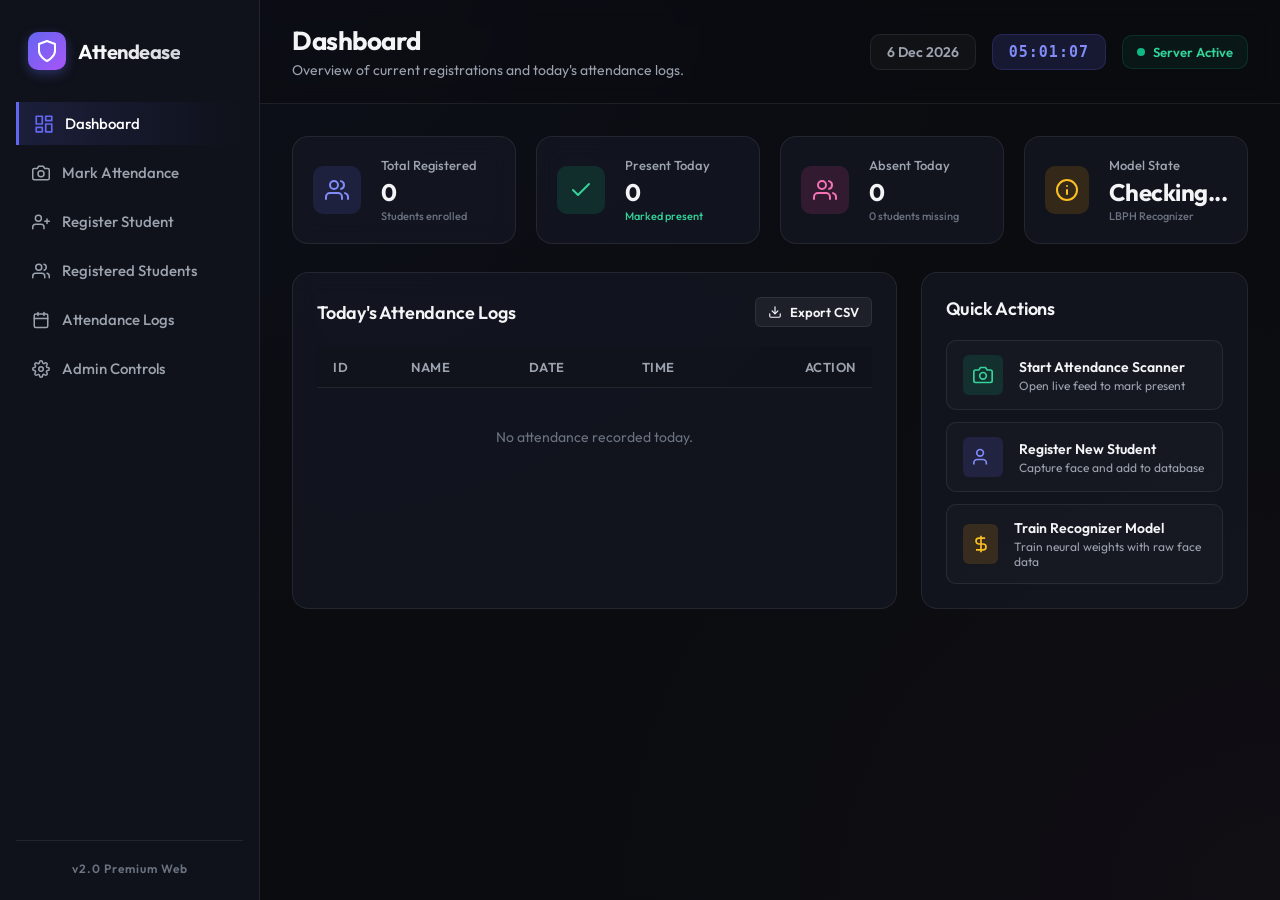
==== index.html @ 4f3c517e "Move index.html to root for GitHub Pages and update relative paths" ====
<!DOCTYPE html>
<html lang="en">
<head>
    <meta charset="UTF-8">
    <meta name="viewport" content="width=device-width, initial-scale=1.0">
    <title>Attendease - Face Recognition Attendance System</title>
    <!-- Google Fonts -->
    <link rel="preconnect" href="https://fonts.googleapis.com">
    <link rel="preconnect" href="https://fonts.gstatic.com" crossorigin>
    <link href="https://fonts.googleapis.com/css2?family=Outfit:wght@300;400;500;600;700;800&display=swap" rel="stylesheet">
    <!-- Style Sheets -->
    <link rel="stylesheet" href="./static/style.css">
</head>
<body>
    <div class="app-container">
        <!-- Sidebar Navigation -->
        <aside class="sidebar">
            <div class="brand">
                <div class="brand-icon">
                    <svg viewBox="0 0 24 24" width="24" height="24" stroke="currentColor" stroke-width="2" fill="none" stroke-linecap="round" stroke-linejoin="round"><path d="M12 22s8-4 8-10V5l-8-3-8 3v7c0 6 8 10 8 10z"></path></svg>
                </div>
                <h2>Attendease</h2>
            </div>
            
            <nav class="nav-menu">
                <a href="#dashboard" class="nav-item active" data-target="screen-dashboard">
                    <svg viewBox="0 0 24 24" width="18" height="18" stroke="currentColor" stroke-width="2" fill="none" stroke-linecap="round" stroke-linejoin="round"><rect x="3" y="3" width="7" height="9"></rect><rect x="14" y="3" width="7" height="5"></rect><rect x="14" y="12" width="7" height="9"></rect><rect x="3" y="16" width="7" height="5"></rect></svg>
                    <span>Dashboard</span>
                </a>
                <a href="#mark-attendance" class="nav-item" data-target="screen-mark-attendance">
                    <svg viewBox="0 0 24 24" width="18" height="18" stroke="currentColor" stroke-width="2" fill="none" stroke-linecap="round" stroke-linejoin="round"><path d="M23 19a2 2 0 0 1-2 2H3a2 2 0 0 1-2-2V8a2 2 0 0 1 2-2h4l2-3h6l2 3h4a2 2 0 0 1 2 2z"></path><circle cx="12" cy="13" r="4"></circle></svg>
                    <span>Mark Attendance</span>
                </a>
                <a href="#register" class="nav-item" data-target="screen-register">
                    <svg viewBox="0 0 24 24" width="18" height="18" stroke="currentColor" stroke-width="2" fill="none" stroke-linecap="round" stroke-linejoin="round"><path d="M16 21v-2a4 4 0 0 0-4-4H5a4 4 0 0 0-4 4v2"></path><circle cx="8.5" cy="7" r="4"></circle><line x1="20" y1="8" x2="20" y2="14"></line><line x1="23" y1="11" x2="17" y2="11"></line></svg>
                    <span>Register Student</span>
                </a>
                <a href="#students" class="nav-item" data-target="screen-students">
                    <svg viewBox="0 0 24 24" width="18" height="18" stroke="currentColor" stroke-width="2" fill="none" stroke-linecap="round" stroke-linejoin="round"><path d="M17 21v-2a4 4 0 0 0-4-4H5a4 4 0 0 0-4 4v2"></path><circle cx="9" cy="7" r="4"></circle><path d="M23 21v-2a4 4 0 0 0-3-3.87"></path><path d="M16 3.13a4 4 0 0 1 0 7.75"></path></svg>
                    <span>Registered Students</span>
                </a>
                <a href="#history" class="nav-item" data-target="screen-history">
                    <svg viewBox="0 0 24 24" width="18" height="18" stroke="currentColor" stroke-width="2" fill="none" stroke-linecap="round" stroke-linejoin="round"><rect x="3" y="4" width="18" height="18" rx="2" ry="2"></rect><line x1="16" y1="2" x2="16" y2="6"></line><line x1="8" y1="2" x2="8" y2="6"></line><line x1="3" y1="10" x2="21" y2="10"></line></svg>
                    <span>Attendance Logs</span>
                </a>
                <a href="#admin" class="nav-item" data-target="screen-admin">
                    <svg viewBox="0 0 24 24" width="18" height="18" stroke="currentColor" stroke-width="2" fill="none" stroke-linecap="round" stroke-linejoin="round"><circle cx="12" cy="12" r="3"></circle><path d="M19.4 15a1.65 1.65 0 0 0 .33 1.82l.06.06a2 2 0 1 1-2.83 2.83l-.06-.06a1.65 1.65 0 0 0-1.82-.33 1.65 1.65 0 0 0-1 1.51V21a2 2 0 0 1-4 0v-.09A1.65 1.65 0 0 0 9 19.4a1.65 1.65 0 0 0-1.82.33l-.06.06a2 2 0 1 1-2.83-2.83l.06-.06a1.65 1.65 0 0 0 .33-1.82 1.65 1.65 0 0 0-1.51-1H3a2 2 0 0 1 0-4h.09A1.65 1.65 0 0 0 4.6 9a1.65 1.65 0 0 0-.33-1.82l-.06-.06a2 2 0 1 1 2.83-2.83l.06.06a1.65 1.65 0 0 0 1.82.33H9a1.65 1.65 0 0 0 1-1.51V3a2 2 0 0 1 4 0v.09a1.65 1.65 0 0 0 1 1.51 1.65 1.65 0 0 0 1.82-.33l.06-.06a2 2 0 1 1 2.83 2.83l-.06.06a1.65 1.65 0 0 0-.33 1.82V9a1.65 1.65 0 0 0 1.51 1H21a2 2 0 0 1 0 4h-.09a1.65 1.65 0 0 0-1.51 1z"></path></svg>
                    <span>Admin Controls</span>
                </a>
            </nav>
            
            <div class="sidebar-footer">
                <p>v2.0 Premium Web</p>
            </div>
        </aside>

        <!-- Main Content Area -->
        <main class="main-content">
            <!-- Header Top Bar -->
            <header class="topbar">
                <div class="welcome-text">
                    <h1 id="screen-title">Dashboard</h1>
                    <p id="screen-subtitle">Overview of current registrations and today's attendance logs.</p>
                </div>
                
                <div class="header-widgets">
                    <!-- Date Widget -->
                    <div class="header-widget">
                        <span id="txt-date" class="widget-value">20 Jun 2026</span>
                    </div>
                    <!-- Clock Widget -->
                    <div class="header-widget clock-widget">
                        <span id="txt-clock" class="widget-value highlight">00:00:00</span>
                    </div>
                    <!-- Server Status Widget -->
                    <div class="status-indicator">
                        <span class="pulse-dot green"></span>
                        <span class="status-text">Server Active</span>
                    </div>
                </div>
            </header>

            <!-- Screens Container -->
            <div class="screens-container">
                
                <!-- 1. DASHBOARD SCREEN -->
                <div id="screen-dashboard" class="screen-view active">
                    <!-- Stats Grid -->
                    <div class="stats-grid">
                        <div class="stat-card">
                            <div class="stat-icon purple">
                                <svg viewBox="0 0 24 24" width="24" height="24" stroke="currentColor" stroke-width="2" fill="none" stroke-linecap="round" stroke-linejoin="round"><path d="M17 21v-2a4 4 0 0 0-4-4H5a4 4 0 0 0-4 4v2"></path><circle cx="9" cy="7" r="4"></circle><path d="M23 21v-2a4 4 0 0 0-3-3.87"></path><path d="M16 3.13a4 4 0 0 1 0 7.75"></path></svg>
                            </div>
                            <div class="stat-details">
                                <span class="stat-label">Total Registered</span>
                                <h3 id="stat-registered-count" class="stat-value">0</h3>
                                <span class="stat-trend">Students enrolled</span>
                            </div>
                        </div>

                        <div class="stat-card">
                            <div class="stat-icon emerald">
                                <svg viewBox="0 0 24 24" width="24" height="24" stroke="currentColor" stroke-width="2" fill="none" stroke-linecap="round" stroke-linejoin="round"><polyline points="20 6 9 17 4 12"></polyline></svg>
                            </div>
                            <div class="stat-details">
                                <span class="stat-label">Present Today</span>
                                <h3 id="stat-attendance-count" class="stat-value">0</h3>
                                <span class="stat-trend trend-up">Marked present</span>
                            </div>
                        </div>

                        <div class="stat-card">
                            <div class="stat-icon coral">
                                <svg viewBox="0 0 24 24" width="24" height="24" stroke="currentColor" stroke-width="2" fill="none" stroke-linecap="round" stroke-linejoin="round"><path d="M17 21v-2a4 4 0 0 0-4-4H5a4 4 0 0 0-4 4v2"></path><circle cx="9" cy="7" r="4"></circle><path d="M23 21v-2a4 4 0 0 0-3-3.87"></path><path d="M16 3.13a4 4 0 0 1 0 7.75"></path></svg>
                            </div>
                            <div class="stat-details">
                                <span class="stat-label">Absent Today</span>
                                <h3 id="stat-absent-count" class="stat-value">0</h3>
                                <span id="stat-absent-trend" class="stat-trend">0 students missing</span>
                            </div>
                        </div>

                        <div class="stat-card">
                            <div class="stat-icon orange">
                                <svg viewBox="0 0 24 24" width="24" height="24" stroke="currentColor" stroke-width="2" fill="none" stroke-linecap="round" stroke-linejoin="round"><circle cx="12" cy="12" r="10"></circle><line x1="12" y1="16" x2="12" y2="12"></line><line x1="12" y1="8" x2="12.01" y2="8"></line></svg>
                            </div>
                            <div class="stat-details">
                                <span class="stat-label">Model State</span>
                                <h3 id="stat-model-status" class="stat-value">Checking...</h3>
                                <span id="stat-model-date" class="stat-trend">LBPH Recognizer</span>
                            </div>
                        </div>
                    </div>

                    <!-- Main Section: Live Feed / Quick Actions -->
                    <div class="dashboard-row">
                        <!-- Left: Live Log Feed -->
                        <div class="dashboard-panel flex-2">
                            <div class="panel-header">
                                <h3>Today's Attendance Logs</h3>
                                <button id="btn-export-today" class="btn-secondary btn-sm">
                                    <svg viewBox="0 0 24 24" width="14" height="14" stroke="currentColor" stroke-width="2" fill="none" stroke-linecap="round" stroke-linejoin="round"><path d="M21 15v4a2 2 0 0 1-2 2H5a2 2 0 0 1-2-2v-4"></path><polyline points="7 10 12 15 17 10"></polyline><line x1="12" y1="15" x2="12" y2="3"></line></svg>
                                    Export CSV
                                </button>
                            </div>
                            <div class="table-container">
                                <table id="table-today">
                                    <thead>
                                        <tr>
                                            <th>ID</th>
                                            <th>Name</th>
                                            <th>Date</th>
                                            <th>Time</th>
                                            <th style="text-align: right;">Action</th>
                                        </tr>
                                    </thead>
                                    <tbody id="tbody-today">
                                        <tr>
                                            <td colspan="5" class="empty-state">No attendance recorded today.</td>
                                        </tr>
                                    </tbody>
                                </table>
                            </div>
                        </div>
                        
                        <!-- Right: Actions/Quick Links -->
                        <div class="dashboard-panel flex-1">
                            <div class="panel-header">
                                <h3>Quick Actions</h3>
                            </div>
                            <div class="quick-actions-list">
                                <a href="#mark-attendance" class="action-card mark-att-card" onclick="document.querySelector('[data-target=screen-mark-attendance]').click();">
                                    <div class="action-icon">
                                        <svg viewBox="0 0 24 24" width="20" height="20" stroke="currentColor" stroke-width="2" fill="none"><path d="M23 19a2 2 0 0 1-2 2H3a2 2 0 0 1-2-2V8a2 2 0 0 1 2-2h4l2-3h6l2 3h4a2 2 0 0 1 2 2z"></path><circle cx="12" cy="13" r="4"></circle></svg>
                                    </div>
                                    <div class="action-info">
                                        <h4>Start Attendance Scanner</h4>
                                        <p>Open live feed to mark present</p>
                                    </div>
                                </a>

                                <a href="#register" class="action-card register-card" onclick="document.querySelector('[data-target=screen-register]').click();">
                                    <div class="action-icon">
                                        <svg viewBox="0 0 24 24" width="20" height="20" stroke="currentColor" stroke-width="2" fill="none"><path d="M16 21v-2a4 4 0 0 0-4-4H5a4 4 0 0 0-4 4v2"></path><circle cx="8.5" cy="7" r="4"></circle></svg>
                                    </div>
                                    <div class="action-info">
                                        <h4>Register New Student</h4>
                                        <p>Capture face and add to database</p>
                                    </div>
                                </a>

                                <div class="action-card train-card" id="quick-train-btn">
                                    <div class="action-icon">
                                        <svg viewBox="0 0 24 24" width="20" height="20" stroke="currentColor" stroke-width="2" fill="none"><path d="M12 2v20M17 5H9.5a3.5 3.5 0 0 0 0 7h5a3.5 3.5 0 0 1 0 7H6"></path></svg>
                                    </div>
                                    <div class="action-info">
                                        <h4>Train Recognizer Model</h4>
                                        <p>Train neural weights with raw face data</p>
                                    </div>
                                </div>
                            </div>
                        </div>
                    </div>
                </div>

                <!-- 2. MARK ATTENDANCE SCREEN -->
                <div id="screen-mark-attendance" class="screen-view">
                    <div class="cam-layout">
                        <!-- Camera Screen Column -->
                        <div class="cam-container-panel">
                            <div class="webcam-wrapper">
                                <video id="cam-video" autoplay playsinline></video>
                                <canvas id="cam-overlay"></canvas>
                                
                                <div id="cam-loading" class="cam-overlay-message active">
                                    <div class="spinner"></div>
                                    <p>Starting Camera...</p>
                                </div>
                                <div id="cam-error" class="cam-overlay-message text-danger">
                                    <svg viewBox="0 0 24 24" width="48" height="48" stroke="currentColor" stroke-width="2" fill="none"><path d="M10.29 3.86L1.82 18a2 2 0 0 0 1.71 3h16.94a2 2 0 0 0 1.71-3L13.71 3.86a2 2 0 0 0-3.42 0zM12 9v4M12 17h.01"></path></svg>
                                    <p id="cam-error-msg">Camera not accessible.</p>
                                </div>
                            </div>
                            
                            <div class="cam-controls">
                                <button id="btn-start-scanner" class="btn-primary">
                                    <svg viewBox="0 0 24 24" width="16" height="16" stroke="currentColor" stroke-width="2" fill="none"><path d="M23 19a2 2 0 0 1-2 2H3a2 2 0 0 1-2-2V8a2 2 0 0 1 2-2h4l2-3h6l2 3h4a2 2 0 0 1 2 2z"></path><circle cx="12" cy="13" r="4"></circle></svg>
                                    Activate Camera
                                </button>
                                <button id="btn-stop-scanner" class="btn-danger" disabled>
                                    <svg viewBox="0 0 24 24" width="16" height="16" stroke="currentColor" stroke-width="2" fill="none"><rect x="3" y="3" width="18" height="18" rx="2" ry="2"></rect></svg>
                                    Deactivate Camera
                                </button>
                                
                                <div class="audio-toggle-container">
                                    <label class="toggle-switch">
                                        <input type="checkbox" id="chk-audio" checked>
                                        <span class="slider"></span>
                                    </label>
                                    <span>Voice Notifications</span>
                                </div>
                            </div>
                        </div>

                        <!-- Panel Side Info -->
                        <div class="cam-info-panel">
                            <div class="dashboard-panel height-full">
                                <div class="panel-header">
                                    <h3>Scanned Attendance today</h3>
                                </div>
                                <p class="muted-text">Live updates of students scanned in this session.</p>
                                
                                <div class="session-log-list" id="session-scanned-list">
                                    <div class="empty-session-log">
                                        <svg viewBox="0 0 24 24" width="32" height="32" stroke="currentColor" stroke-width="1.5" fill="none"><circle cx="12" cy="12" r="10"></circle><line x1="12" y1="16" x2="12" y2="12"></line><line x1="12" y1="8" x2="12.01" y2="8"></line></svg>
                                        <p>No faces scanned yet. Activate the scanner and position your face in the box.</p>
                                    </div>
                                </div>
                            </div>
                        </div>
                    </div>
                </div>

                <!-- 3. REGISTER STUDENT SCREEN -->
                <div id="screen-register" class="screen-view">
                    <div class="register-layout">
                        <!-- Left: Form inputs -->
                        <div class="register-form-panel">
                            <div class="dashboard-panel">
                                <div class="panel-header">
                                    <h3>Student Registration</h3>
                                </div>
                                
                                <form id="form-registration" onsubmit="return false;">
                                    <div class="form-group">
                                        <label for="reg-student-id">Student ID (Numbers Only)</label>
                                        <input type="text" id="reg-student-id" placeholder="e.g. 101" required autocomplete="off">
                                        <small class="form-hint">Unique numeric identifier for the student.</small>
                                    </div>
                                    
                                    <div class="form-group">
                                        <label for="reg-student-name">Student Name</label>
                                        <input type="text" id="reg-student-name" placeholder="e.g. John Doe" required autocomplete="off">
                                        <small class="form-hint">Alphabets and spaces only.</small>
                                    </div>
                                    
                                    <div class="form-group">
                                        <label for="reg-admin-password">Admin Password</label>
                                        <input type="password" id="reg-admin-password" placeholder="••••••••" required autocomplete="off">
                                        <small class="form-hint">Verify admin authorization to capture face.</small>
                                    </div>

                                    <div id="reg-status-alert" class="alert-box hide">
                                        <p id="reg-status-alert-text">Ready</p>
                                    </div>

                                    <div class="form-actions">
                                        <button type="submit" id="btn-start-register" class="btn-primary btn-full">
                                            <svg viewBox="0 0 24 24" width="16" height="16" stroke="currentColor" stroke-width="2" fill="none"><path d="M23 19a2 2 0 0 1-2 2H3a2 2 0 0 1-2-2V8a2 2 0 0 1 2-2h4l2-3h6l2 3h4a2 2 0 0 1 2 2z"></path><circle cx="12" cy="13" r="4"></circle></svg>
                                            Capture Face & Register
                                        </button>
                                        <button type="button" id="btn-cancel-register" class="btn-secondary btn-full hide">
                                            Cancel Capture
                                        </button>
                                    </div>
                                </form>
                            </div>
                        </div>

                        <!-- Right: Camera Registration Preview -->
                        <div class="register-cam-panel">
                            <div class="webcam-wrapper reg-cam-wrapper">
                                <video id="reg-video" autoplay playsinline></video>
                                <canvas id="reg-overlay"></canvas>
                                
                                <div id="reg-cam-loading" class="cam-overlay-message">
                                    <div class="spinner"></div>
                                    <p>Starting Camera...</p>
                                </div>
                                <div id="reg-cam-instructions" class="cam-overlay-message active bg-blur-dark">
                                    <svg viewBox="0 0 24 24" width="48" height="48" stroke="currentColor" stroke-width="1.5" fill="none"><circle cx="12" cy="12" r="10"></circle><line x1="12" y1="16" x2="12" y2="12"></line><line x1="12" y1="8" x2="12.01" y2="8"></line></svg>
                                    <p>Enter Student ID and Name, then click "Capture Face & Register". Look directly at the camera, move your head slightly to capture different angles.</p>
                                </div>
                                
                                <!-- Progress Indicator -->
                                <div id="reg-progress-overlay" class="reg-progress-overlay hide">
                                    <div class="progress-radial-container">
                                        <div class="progress-radial">
                                            <svg viewBox="0 0 100 100" class="radial-svg">
                                                <circle cx="50" cy="50" r="40" class="bg-circle"></circle>
                                                <circle cx="50" cy="50" r="40" class="fg-circle" id="reg-progress-circle" stroke-dasharray="251.2" stroke-dashoffset="251.2"></circle>
                                            </svg>
                                            <div class="progress-text">
                                                <span id="reg-progress-percent" class="percent-val">0%</span>
                                                <span id="reg-progress-counter" class="count-val">0/100</span>
                                            </div>
                                        </div>
                                    </div>
                                    <p class="progress-label">Capturing face samples. Keep looking at the webcam...</p>
                                </div>
                            </div>
                        </div>
                    </div>
                </div>

                <!-- REGISTERED STUDENTS SCREEN -->
                <div id="screen-students" class="screen-view">
                    <div class="dashboard-panel">
                        <div class="panel-header search-header">
                            <div class="history-controls">
                                <button id="btn-refresh-students" class="btn-primary">
                                    <svg viewBox="0 0 24 24" width="16" height="16" stroke="currentColor" stroke-width="2" fill="none"><polyline points="23 4 23 10 17 10"></polyline><polyline points="1 20 1 14 7 14"></polyline><path d="M3.51 9a9 9 0 0 1 14.85-3.36L23 10M1 14l4.64 4.36A9 9 0 0 0 20.49 15"></path></svg>
                                    Refresh List
                                </button>
                            </div>
                            
                            <div class="search-box">
                                <input type="text" id="search-students" placeholder="Search students by name or ID...">
                            </div>
                        </div>

                        <div class="alert-box warning-box" style="margin-bottom: 20px; background-color: rgba(245, 158, 11, 0.1); border: 1px solid rgba(245, 158, 11, 0.2); padding: 12px; border-radius: var(--border-radius-md); display: flex; align-items: center; gap: 10px;">
                            <svg viewBox="0 0 24 24" width="20" height="20" stroke="#f59e0b" stroke-width="2" fill="none"><circle cx="12" cy="12" r="10"></circle><line x1="12" y1="8" x2="12" y2="12"></line><line x1="12" y1="16" x2="12.01" y2="16"></line></svg>
                            <span style="color: #fbbf24; font-size: 13px; font-weight: 500;">IMPORTANT: After removing a student, you must go to <strong>Admin Controls</strong> and click <strong>Compile & Retrain Model</strong> to apply changes.</span>
                        </div>
                        
                        <div class="table-container large-table-container">
                            <table id="table-students">
                                <thead>
                                    <tr>
                                        <th>Serial No.</th>
                                        <th>Student ID</th>
                                        <th>Student Name</th>
                                        <th style="text-align: right;">Action</th>
                                    </tr>
                                </thead>
                                <tbody id="tbody-students">
                                    <tr>
                                        <td colspan="4" class="empty-state">Loading registered students...</td>
                                    </tr>
                                </tbody>
                            </table>
                        </div>
                    </div>
                </div>

                <!-- 4. ATTENDANCE HISTORY SCREEN -->
                <div id="screen-history" class="screen-view">
                    <div class="dashboard-panel">
                        <div class="panel-header search-header">
                            <div class="history-controls">
                                <div class="form-group inline-group">
                                    <label for="history-file-select">Select Date Logs</label>
                                    <select id="history-file-select" class="form-select">
                                        <option value="">-- Select Date --</option>
                                    </select>
                                </div>
                                <button id="btn-refresh-history" class="btn-icon">
                                    <svg viewBox="0 0 24 24" width="16" height="16" stroke="currentColor" stroke-width="2" fill="none"><polyline points="23 4 23 10 17 10"></polyline><polyline points="1 20 1 14 7 14"></polyline><path d="M3.51 9a9 9 0 0 1 14.85-3.36L23 10M1 14l4.64 4.36A9 9 0 0 0 20.49 15"></path></svg>
                                </button>
                            </div>
                            
                            <div class="search-box">
                                <input type="text" id="search-history" placeholder="Search by name or ID...">
                            </div>

                            <button id="btn-export-history" class="btn-secondary" disabled>
                                <svg viewBox="0 0 24 24" width="16" height="16" stroke="currentColor" stroke-width="2" fill="none"><path d="M21 15v4a2 2 0 0 1-2 2H5a2 2 0 0 1-2-2v-4"></path><polyline points="7 10 12 15 17 10"></polyline><line x1="12" y1="15" x2="12" y2="3"></line></svg>
                                Download Excel/CSV
                            </button>
                        </div>
                        
                        <div class="table-container large-table-container">
                            <table id="table-history">
                                <thead>
                                    <tr>
                                        <th>Student ID</th>
                                        <th>Student Name</th>
                                        <th>Date Logged</th>
                                        <th>Time Logged</th>
                                        <th style="text-align: right;">Action</th>
                                    </tr>
                                </thead>
                                <tbody id="tbody-history">
                                    <tr>
                                        <td colspan="5" class="empty-state">Select a date from the dropdown to load history logs.</td>
                                    </tr>
                                </tbody>
                            </table>
                        </div>
                    </div>
                </div>

                <!-- 5. ADMIN CONTROLS SCREEN -->
                <div id="screen-admin" class="screen-view">
                    <div class="admin-grid">
                        <!-- Model Training Panel -->
                        <div class="dashboard-panel">
                            <div class="panel-header">
                                <h3>Training Dashboard</h3>
                            </div>
                            <p class="panel-desc">Before recognizing newly registered students, you must compile and retrain the face recognition weights database.</p>
                            
                            <div class="training-state-widget">
                                <div class="brain-icon-wrapper" id="brain-wrapper">
                                    <svg viewBox="0 0 24 24" width="64" height="64" class="brain-svg" stroke="currentColor" stroke-width="1.5" fill="none"><path d="M9.5 2A2.5 2.5 0 0 1 12 4.5v15a2.5 2.5 0 0 1-4.96-.44 2.5 2.5 0 0 1 0-3.12 3 3 0 0 1 0-4.88 2.5 2.5 0 0 1 0-3.12A2.5 2.5 0 0 1 9.5 2zM14.5 2A2.5 2.5 0 0 0 12 4.5v15a2.5 2.5 0 0 0 4.96-.44 2.5 2.5 0 0 0 0-3.12 3 3 0 0 0 0-4.88 2.5 2.5 0 0 0 0-3.12A2.5 2.5 0 0 0 14.5 2z"></path></svg>
                                </div>
                                <div class="training-details">
                                    <span class="muted-text">Classifier Engine</span>
                                    <h4>LBPH Face Recognizer</h4>
                                    <p id="txt-training-status">Classifier model trained. Ready for scanning.</p>
                                </div>
                            </div>
                            
                            <div class="panel-actions">
                                <button id="btn-train-model" class="btn-primary btn-full">
                                    <svg viewBox="0 0 24 24" width="16" height="16" stroke="currentColor" stroke-width="2" fill="none"><polyline points="23 4 23 10 17 10"></polyline><polyline points="1 20 1 14 7 14"></polyline><path d="M3.51 9a9 9 0 0 1 14.85-3.36L23 10M1 14l4.64 4.36A9 9 0 0 0 20.49 15"></path></svg>
                                    Compile & Retrain Model
                                </button>
                            </div>
                        </div>

                        <!-- Change Password Card -->
                        <div class="dashboard-panel">
                            <div class="panel-header">
                                <h3>Admin Settings</h3>
                            </div>
                            <p class="panel-desc">Modify the security lock credentials required to compile training images.</p>
                            
                            <form id="form-change-password" onsubmit="return false;">
                                <div class="form-group">
                                    <label for="admin-old-pass">Old Password</label>
                                    <input type="password" id="admin-old-pass" placeholder="••••••••" required>
                                </div>
                                
                                <div class="form-group">
                                    <label for="admin-new-pass">New Password</label>
                                    <input type="password" id="admin-new-pass" placeholder="••••••••" required>
                                </div>
                                
                                <div class="form-group">
                                    <label for="admin-confirm-pass">Confirm Password</label>
                                    <input type="password" id="admin-confirm-pass" placeholder="••••••••" required>
                                </div>

                                <div id="admin-alert-box" class="alert-box hide">
                                    <p id="admin-alert-text">Ready</p>
                                </div>
                                
                                <div class="panel-actions">
                                    <button type="submit" id="btn-change-password" class="btn-secondary btn-full">
                                        Update Password
                                    </button>
                                </div>
                            </form>
                        </div>

                        <!-- Remote Server Settings Card -->
                        <div class="dashboard-panel">
                            <div class="panel-header">
                                <h3>Remote Server Settings</h3>
                            </div>
                            <p class="panel-desc">Configure the local server API endpoint if running the frontend online separately.</p>
                            
                            <form id="form-backend-config" onsubmit="return false;">
                                <div class="form-group">
                                    <label for="backend-api-url">Backend Server URL</label>
                                    <input type="url" id="backend-api-url" placeholder="e.g. https://xxxx.ngrok-free.app" autocomplete="off">
                                    <small class="form-hint">Leave blank to use the same host the page is loaded from (default).</small>
                                </div>
                                
                                <div class="panel-actions">
                                    <button type="submit" id="btn-save-backend" class="btn-primary btn-full">
                                        Save Configuration
                                    </button>
                                </div>
                            </form>
                        </div>
                    </div>
                    
                    <!-- Support / Info Details -->
                    <div class="dashboard-panel info-bottom-panel">
                        <h3>System Configuration</h3>
                        <div class="system-meta-grid">
                            <div class="meta-item">
                                <span class="meta-label">Application Core</span>
                                <span class="meta-val">FastAPI (Python Backend) + Vanilla ES6 Javascript</span>
                            </div>
                            <div class="meta-item">
                                <span class="meta-label">CV Engine</span>
                                <span class="meta-val">OpenCV LBPH Face Recognizer (haarcascade_frontalface_default)</span>
                            </div>
                            <div class="meta-item">
                                <span class="meta-label">Developer Support</span>
                                <span class="meta-val">Email: <a href="mailto:iit2024172@iiita.ac.in">iit2024172@iiita.ac.in</a></span>
                            </div>
                            <div class="meta-item">
                                <span class="meta-label">Storage Base</span>
                                <span class="meta-val">CSV Text Database (Flat Files)</span>
                            </div>
                        </div>
                    </div>
                </div>

            </div>
        </main>
    </div>

    <!-- Notification Toast -->
    <div id="toast" class="toast-notification hide">
        <div class="toast-icon">
            <svg viewBox="0 0 24 24" width="20" height="20" stroke="currentColor" stroke-width="2" fill="none"><polyline points="20 6 9 17 4 12"></polyline></svg>
        </div>
        <div class="toast-content">
            <h4 id="toast-title">Notification</h4>
            <p id="toast-message">Success message goes here.</p>
        </div>
    </div>

    <!-- Overlay training screen -->
    <div id="training-overlay" class="overlay-lock hide">
        <div class="overlay-content">
            <div class="gear-spinner-wrapper">
                <div class="gear-spinner"></div>
            </div>
            <h2>Compiling Face Encodings</h2>
            <p>Please wait. The LBPH classifier is fitting the captured face profiles...</p>
        </div>
    </div>

    <!-- Script imports -->
    <script src="./static/app.js"></script>
</body>
</html>
---- static/style.css ----
/* Style variables & Design Tokens */
:root {
    --bg-dark: #0a0c10;
    --bg-panel: rgba(22, 26, 37, 0.65);
    --bg-panel-solid: #161a25;
    --border-color: rgba(255, 255, 255, 0.08);
    --text-primary: #f3f4f6;
    --text-secondary: #9ca3af;
    --text-muted: #6b7280;
    
    /* Neon glow colors */
    --color-primary: #6366f1; /* Indigo */
    --color-primary-glow: rgba(99, 102, 241, 0.15);
    --color-emerald: #10b981; /* Emerald */
    --color-emerald-glow: rgba(16, 185, 129, 0.15);
    --color-coral: #ec4899; /* Coral/Pink */
    --color-coral-glow: rgba(236, 72, 153, 0.15);
    --color-orange: #f59e0b; /* Orange */
    --color-orange-glow: rgba(245, 158, 11, 0.15);
    --color-danger: #ef4444; /* Red */
    --color-danger-glow: rgba(239, 68, 68, 0.15);
    
    --font-sans: 'Outfit', -apple-system, BlinkMacSystemFont, "Segoe UI", Roboto, sans-serif;
    
    --sidebar-width: 260px;
    --border-radius-lg: 16px;
    --border-radius-md: 10px;
    --border-radius-sm: 6px;
    --transition-smooth: all 0.3s cubic-bezier(0.4, 0, 0.2, 1);
}

/* Base Styles */
* {
    margin: 0;
    padding: 0;
    box-sizing: border-box;
    font-family: var(--font-sans);
    -webkit-font-smoothing: antialiased;
}

body {
    background-color: var(--bg-dark);
    color: var(--text-primary);
    overflow: hidden;
    height: 100vh;
    width: 100vw;
}

a {
    text-decoration: none;
    color: inherit;
}

button, input, select {
    outline: none;
    font-family: inherit;
}

/* Scrollbars */
::-webkit-scrollbar {
    width: 6px;
    height: 6px;
}
::-webkit-scrollbar-track {
    background: transparent;
}
::-webkit-scrollbar-thumb {
    background: rgba(255, 255, 255, 0.1);
    border-radius: 10px;
}
::-webkit-scrollbar-thumb:hover {
    background: rgba(255, 255, 255, 0.25);
}

/* App Container Layout */
.app-container {
    display: flex;
    height: 100vh;
    width: 100vw;
}

/* Sidebar Navigation */
.sidebar {
    width: var(--sidebar-width);
    background-color: #0f121a;
    border-right: 1px solid var(--border-color);
    display: flex;
    flex-direction: column;
    padding: 24px 16px;
    flex-shrink: 0;
}

.brand {
    display: flex;
    align-items: center;
    gap: 12px;
    padding: 8px 12px 32px 12px;
}

.brand-icon {
    width: 38px;
    height: 38px;
    background: linear-gradient(135deg, var(--color-primary), #a855f7);
    border-radius: var(--border-radius-md);
    display: flex;
    align-items: center;
    justify-content: center;
    color: #fff;
    box-shadow: 0 4px 12px rgba(99, 102, 241, 0.35);
}

.brand h2 {
    font-size: 20px;
    font-weight: 700;
    letter-spacing: -0.5px;
    background: linear-gradient(to right, #ffffff, #d1d5db);
    -webkit-background-clip: text;
    background-clip: text;
    -webkit-text-fill-color: transparent;
}

.nav-menu {
    display: flex;
    flex-direction: column;
    gap: 6px;
    flex-grow: 1;
}

.nav-item {
    display: flex;
    align-items: center;
    gap: 12px;
    padding: 12px 16px;
    color: var(--text-secondary);
    border-radius: var(--border-radius-md);
    font-size: 15px;
    font-weight: 500;
    transition: var(--transition-smooth);
}

.nav-item svg {
    transition: var(--transition-smooth);
}

.nav-item:hover {
    color: var(--text-primary);
    background-color: rgba(255, 255, 255, 0.03);
}

.nav-item.active {
    color: #fff;
    background: linear-gradient(90deg, var(--color-primary-glow), transparent);
    border-left: 3px solid var(--color-primary);
    border-radius: 0 var(--border-radius-md) var(--border-radius-md) 0;
}

.nav-item.active svg {
    color: var(--color-primary);
    transform: scale(1.15);
}

.sidebar-footer {
    padding-top: 20px;
    border-top: 1px solid var(--border-color);
    text-align: center;
}

.sidebar-footer p {
    font-size: 12px;
    color: var(--text-muted);
    font-weight: 600;
    letter-spacing: 1px;
}

/* Main Content Area */
.main-content {
    flex-grow: 1;
    display: flex;
    flex-direction: column;
    height: 100%;
    overflow-y: auto;
    background-image: radial-gradient(at 0% 0%, rgba(99, 102, 241, 0.04) 0px, transparent 50%),
                      radial-gradient(at 100% 100%, rgba(236, 72, 153, 0.03) 0px, transparent 50%);
}

/* Header Top Bar */
.topbar {
    display: flex;
    justify-content: space-between;
    align-items: center;
    padding: 24px 32px;
    border-bottom: 1px solid var(--border-color);
    background-color: rgba(10, 12, 16, 0.4);
    backdrop-filter: blur(10px);
    z-index: 10;
}

.welcome-text h1 {
    font-size: 26px;
    font-weight: 700;
    letter-spacing: -0.5px;
    margin-bottom: 4px;
}

.welcome-text p {
    font-size: 14px;
    color: var(--text-secondary);
}

.header-widgets {
    display: flex;
    align-items: center;
    gap: 16px;
}

.header-widget {
    background-color: rgba(255, 255, 255, 0.03);
    border: 1px solid var(--border-color);
    padding: 8px 16px;
    border-radius: var(--border-radius-md);
    font-size: 14px;
    font-weight: 600;
    color: var(--text-secondary);
}

.clock-widget {
    background-color: var(--color-primary-glow);
    border-color: rgba(99, 102, 241, 0.2);
}

.clock-widget .highlight {
    color: #818cf8;
    font-family: monospace;
    font-size: 15px;
    letter-spacing: 1px;
}

.status-indicator {
    display: flex;
    align-items: center;
    gap: 8px;
    background-color: rgba(16, 185, 129, 0.08);
    border: 1px solid rgba(16, 185, 129, 0.15);
    padding: 8px 14px;
    border-radius: var(--border-radius-md);
}

.status-indicator .status-text {
    font-size: 13px;
    font-weight: 600;
    color: #34d399;
}

.pulse-dot {
    width: 8px;
    height: 8px;
    border-radius: 50%;
}

.pulse-dot.green {
    background-color: var(--color-emerald);
    box-shadow: 0 0 0 0 rgba(16, 185, 129, 0.7);
    animation: pulse 1.8s infinite;
}

@keyframes pulse {
    0% {
        transform: scale(0.95);
        box-shadow: 0 0 0 0 rgba(16, 185, 129, 0.7);
    }
    70% {
        transform: scale(1);
        box-shadow: 0 0 0 6px rgba(16, 185, 129, 0);
    }
    100% {
        transform: scale(0.95);
        box-shadow: 0 0 0 0 rgba(16, 185, 129, 0);
    }
}

/* Screens Layout Container */
.screens-container {
    padding: 32px;
    flex-grow: 1;
    position: relative;
    overflow-y: auto;
}

.screen-view {
    display: none;
    animation: fadeIn 0.4s ease;
}

.screen-view.active {
    display: block;
}

@keyframes fadeIn {
    from { opacity: 0; transform: translateY(8px); }
    to { opacity: 1; transform: translateY(0); }
}

/* Stats Cards Grid */
.stats-grid {
    display: grid;
    grid-template-columns: repeat(auto-fit, minmax(220px, 1fr));
    gap: 20px;
    margin-bottom: 28px;
}

.stat-card {
    background: var(--bg-panel);
    backdrop-filter: blur(12px);
    border: 1px solid var(--border-color);
    border-radius: var(--border-radius-lg);
    padding: 20px;
    display: flex;
    align-items: center;
    gap: 20px;
    transition: var(--transition-smooth);
}

.stat-card:hover {
    transform: translateY(-4px);
    border-color: rgba(255, 255, 255, 0.15);
    box-shadow: 0 8px 24px rgba(0, 0, 0, 0.15);
}

.stat-icon {
    width: 48px;
    height: 48px;
    border-radius: var(--border-radius-md);
    display: flex;
    align-items: center;
    justify-content: center;
}

.stat-icon.purple { background-color: var(--color-primary-glow); color: #818cf8; }
.stat-icon.emerald { background-color: var(--color-emerald-glow); color: #34d399; }
.stat-icon.coral { background-color: var(--color-coral-glow); color: #f472b6; }
.stat-icon.orange { background-color: var(--color-orange-glow); color: #fbbf24; }

.stat-details {
    display: flex;
    flex-direction: column;
}

.stat-label {
    font-size: 13px;
    color: var(--text-secondary);
    font-weight: 500;
    margin-bottom: 4px;
}

.stat-value {
    font-size: 24px;
    font-weight: 700;
    letter-spacing: -0.5px;
    margin-bottom: 2px;
}

.stat-trend {
    font-size: 11px;
    color: var(--text-muted);
    font-weight: 500;
}

.stat-trend.trend-up {
    color: #34d399;
}

/* Dashboard Row: Panels Side by Side */
.dashboard-row {
    display: flex;
    gap: 24px;
}

.flex-1 { flex: 1; }
.flex-2 { flex: 2; }

.dashboard-panel {
    background: var(--bg-panel);
    backdrop-filter: blur(12px);
    border: 1px solid var(--border-color);
    border-radius: var(--border-radius-lg);
    padding: 24px;
    display: flex;
    flex-direction: column;
}

.panel-header {
    display: flex;
    justify-content: space-between;
    align-items: center;
    margin-bottom: 20px;
}

.panel-header h3 {
    font-size: 18px;
    font-weight: 600;
    letter-spacing: -0.2px;
}

.panel-desc {
    font-size: 14px;
    color: var(--text-secondary);
    margin-bottom: 20px;
    line-height: 1.5;
}

/* Buttons */
.btn-primary, .btn-secondary, .btn-danger, .btn-icon {
    display: inline-flex;
    align-items: center;
    justify-content: center;
    gap: 8px;
    border: none;
    border-radius: var(--border-radius-md);
    font-weight: 600;
    cursor: pointer;
    transition: var(--transition-smooth);
}

.btn-primary {
    background-color: var(--color-primary);
    color: #ffffff;
    padding: 10px 20px;
    box-shadow: 0 4px 14px rgba(99, 102, 241, 0.25);
}
.btn-primary:hover:not(:disabled) {
    background-color: #4f46e5;
    box-shadow: 0 4px 18px rgba(99, 102, 241, 0.4);
    transform: translateY(-1px);
}

.btn-secondary {
    background-color: rgba(255, 255, 255, 0.05);
    color: var(--text-primary);
    border: 1px solid var(--border-color);
    padding: 10px 20px;
}
.btn-secondary:hover:not(:disabled) {
    background-color: rgba(255, 255, 255, 0.1);
    border-color: rgba(255, 255, 255, 0.2);
}

.btn-danger {
    background-color: var(--color-danger);
    color: #ffffff;
    padding: 10px 20px;
    box-shadow: 0 4px 14px rgba(239, 68, 68, 0.2);
}
.btn-danger:hover:not(:disabled) {
    background-color: #dc2626;
    box-shadow: 0 4px 18px rgba(239, 68, 68, 0.35);
}

.btn-icon {
    width: 40px;
    height: 40px;
    background-color: rgba(255, 255, 255, 0.05);
    border: 1px solid var(--border-color);
    color: var(--text-secondary);
}
.btn-icon:hover {
    color: var(--text-primary);
    background-color: rgba(255, 255, 255, 0.1);
}

button:disabled {
    opacity: 0.4;
    cursor: not-allowed;
    box-shadow: none !important;
    transform: none !important;
}

.btn-sm {
    padding: 6px 12px;
    font-size: 13px;
    border-radius: var(--border-radius-sm);
}

.btn-full {
    width: 100%;
    padding: 12px;
}

/* Tables */
.table-container {
    overflow-x: auto;
    flex-grow: 1;
}

table {
    width: 100%;
    border-collapse: collapse;
    text-align: left;
}

table th {
    padding: 12px 16px;
    color: var(--text-secondary);
    font-size: 13px;
    font-weight: 600;
    text-transform: uppercase;
    letter-spacing: 0.5px;
    border-bottom: 1px solid var(--border-color);
    background-color: rgba(0, 0, 0, 0.08);
}

table td {
    padding: 14px 16px;
    font-size: 14px;
    border-bottom: 1px solid rgba(255, 255, 255, 0.04);
}

table tr:last-child td {
    border-bottom: none;
}

table tr:hover td {
    background-color: rgba(255, 255, 255, 0.01);
}

.empty-state {
    text-align: center;
    color: var(--text-muted);
    padding: 40px !important;
    font-size: 14px;
}

/* Quick Actions Cards */
.quick-actions-list {
    display: flex;
    flex-direction: column;
    gap: 12px;
}

.action-card {
    display: flex;
    align-items: center;
    gap: 16px;
    padding: 14px 16px;
    background-color: rgba(255, 255, 255, 0.02);
    border: 1px solid var(--border-color);
    border-radius: var(--border-radius-md);
    cursor: pointer;
    transition: var(--transition-smooth);
}

.action-card:hover {
    background-color: rgba(255, 255, 255, 0.05);
    border-color: rgba(255, 255, 255, 0.15);
    transform: translateX(4px);
}

.action-icon {
    width: 40px;
    height: 40px;
    border-radius: var(--border-radius-sm);
    display: flex;
    align-items: center;
    justify-content: center;
}

.mark-att-card .action-icon { background-color: var(--color-emerald-glow); color: #34d399; }
.register-card .action-icon { background-color: var(--color-primary-glow); color: #818cf8; }
.train-card .action-icon { background-color: var(--color-orange-glow); color: #fbbf24; }

.action-info h4 {
    font-size: 14px;
    font-weight: 600;
    margin-bottom: 2px;
}

.action-info p {
    font-size: 12px;
    color: var(--text-secondary);
}

/* Camera Layout */
.cam-layout {
    display: flex;
    gap: 24px;
    height: 520px;
}

.cam-container-panel {
    flex: 5;
    display: flex;
    flex-direction: column;
    gap: 16px;
}

.cam-info-panel {
    flex: 3;
}

.height-full {
    height: 100%;
}

.webcam-wrapper {
    position: relative;
    width: 100%;
    aspect-ratio: 16/9;
    background-color: #000;
    border-radius: var(--border-radius-lg);
    overflow: hidden;
    border: 1px solid var(--border-color);
}

#cam-video, #reg-video {
    width: 100%;
    height: 100%;
    object-fit: cover;
    transform: scaleX(-1); /* Mirror camera */
}

#reg-overlay {
    position: absolute;
    top: 0;
    left: 0;
    width: 100%;
    height: 100%;
    z-index: 5;
    transform: scaleX(-1); /* Mirror canvas to align with camera */
}

#cam-overlay {
    position: absolute;
    top: 0;
    left: 0;
    width: 100%;
    height: 100%;
    z-index: 5;
    /* Not mirrored by CSS to prevent text labels from displaying backwards */
}

.cam-overlay-message {
    position: absolute;
    top: 0;
    left: 0;
    width: 100%;
    height: 100%;
    background-color: #0b0d19;
    display: none;
    flex-direction: column;
    align-items: center;
    justify-content: center;
    gap: 16px;
    z-index: 6;
    padding: 30px;
    text-align: center;
}

.cam-overlay-message.active {
    display: flex;
}

.bg-blur-dark {
    background-color: rgba(11, 13, 25, 0.85);
    backdrop-filter: blur(10px);
}

.bg-blur-dark p {
    max-width: 420px;
    line-height: 1.6;
    font-size: 14px;
    color: var(--text-secondary);
}

.cam-overlay-message svg {
    color: var(--color-primary);
}

.cam-overlay-message.text-danger svg {
    color: var(--color-danger);
}

.cam-controls {
    display: flex;
    align-items: center;
    gap: 12px;
}

/* Spinner */
.spinner {
    width: 36px;
    height: 36px;
    border: 3px solid rgba(255, 255, 255, 0.1);
    border-radius: 50%;
    border-top-color: var(--color-primary);
    animation: spin 1s linear infinite;
}

@keyframes spin {
    to { transform: rotate(360deg); }
}

/* Audio toggle */
.audio-toggle-container {
    display: flex;
    align-items: center;
    gap: 10px;
    margin-left: auto;
    font-size: 14px;
    color: var(--text-secondary);
    font-weight: 500;
}

.toggle-switch {
    position: relative;
    display: inline-block;
    width: 42px;
    height: 22px;
}

.toggle-switch input {
    opacity: 0;
    width: 0;
    height: 0;
}

.slider {
    position: absolute;
    cursor: pointer;
    top: 0; left: 0; right: 0; bottom: 0;
    background-color: rgba(255, 255, 255, 0.1);
    transition: .3s;
    border-radius: 34px;
    border: 1px solid var(--border-color);
}

.slider:before {
    position: absolute;
    content: "";
    height: 14px;
    width: 14px;
    left: 3px;
    bottom: 3px;
    background-color: var(--text-primary);
    transition: .3s;
    border-radius: 50%;
}

input:checked + .slider {
    background-color: var(--color-primary);
    border-color: transparent;
}

input:checked + .slider:before {
    transform: translateX(20px);
}

/* Session Logs Side List */
.session-log-list {
    flex-grow: 1;
    overflow-y: auto;
    margin-top: 14px;
    display: flex;
    flex-direction: column;
    gap: 10px;
    padding-right: 4px;
}

.empty-session-log {
    display: flex;
    flex-direction: column;
    align-items: center;
    justify-content: center;
    padding: 60px 20px;
    text-align: center;
    color: var(--text-muted);
    gap: 12px;
}

.empty-session-log p {
    font-size: 13px;
    line-height: 1.5;
}

.session-log-card {
    background-color: rgba(255, 255, 255, 0.02);
    border: 1px solid var(--border-color);
    border-left: 4px solid var(--color-emerald);
    border-radius: var(--border-radius-sm);
    padding: 12px 14px;
    display: flex;
    justify-content: space-between;
    align-items: center;
    animation: slideInRight 0.3s cubic-bezier(0.4, 0, 0.2, 1);
}

.session-log-card.already {
    border-left-color: var(--color-primary);
}

@keyframes slideInRight {
    from { opacity: 0; transform: translateX(20px); }
    to { opacity: 1; transform: translateX(0); }
}

.log-main h5 {
    font-size: 14px;
    font-weight: 600;
    margin-bottom: 2px;
}

.log-main p {
    font-size: 11px;
    color: var(--text-muted);
}

.log-time {
    font-size: 12px;
    font-weight: 500;
    background-color: rgba(255, 255, 255, 0.05);
    padding: 4px 8px;
    border-radius: 4px;
}

/* Register Screen Layout */
.register-layout {
    display: flex;
    gap: 24px;
}

.register-form-panel {
    flex: 3;
}

.register-cam-panel {
    flex: 5;
}

.reg-cam-wrapper {
    aspect-ratio: 4/3; /* Traditional square-ish webcam aspect for portrait */
}

/* Form Groups */
.form-group {
    display: flex;
    flex-direction: column;
    gap: 8px;
    margin-bottom: 20px;
}

.form-group label {
    font-size: 13px;
    font-weight: 600;
    color: var(--text-secondary);
}

.form-group input, .form-select {
    background-color: rgba(0, 0, 0, 0.2);
    border: 1px solid var(--border-color);
    color: #fff;
    padding: 12px 14px;
    border-radius: var(--border-radius-md);
    font-size: 14px;
    transition: var(--transition-smooth);
}

.form-group input:focus, .form-select:focus {
    border-color: var(--color-primary);
    box-shadow: 0 0 0 3px rgba(99, 102, 241, 0.25);
    background-color: rgba(0, 0, 0, 0.35);
}

.form-hint {
    font-size: 11px;
    color: var(--text-muted);
}

.form-actions {
    display: flex;
    flex-direction: column;
    gap: 10px;
    margin-top: 10px;
}

/* Progress Overlay for Registration */
.reg-progress-overlay {
    position: absolute;
    top: 0; left: 0; width: 100%; height: 100%;
    background-color: rgba(11, 13, 25, 0.88);
    backdrop-filter: blur(8px);
    z-index: 10;
    display: flex;
    flex-direction: column;
    align-items: center;
    justify-content: center;
    gap: 20px;
    color: #fff;
    padding: 30px;
    text-align: center;
}

.progress-radial-container {
    position: relative;
    width: 120px;
    height: 120px;
}

.progress-radial {
    position: relative;
    width: 100%;
    height: 100%;
}

.radial-svg {
    transform: rotate(-90deg);
    width: 100%;
    height: 100%;
}

.radial-svg circle {
    fill: none;
    stroke-width: 6;
}

.radial-svg .bg-circle {
    stroke: rgba(255, 255, 255, 0.05);
}

.radial-svg .fg-circle {
    stroke: var(--color-primary);
    stroke-linecap: round;
    transition: stroke-dashoffset 0.1s ease;
}

.progress-text {
    position: absolute;
    top: 50%; left: 50%;
    transform: translate(-50%, -50%);
    display: flex;
    flex-direction: column;
    align-items: center;
}

.percent-val {
    font-size: 20px;
    font-weight: 700;
}

.count-val {
    font-size: 11px;
    color: var(--text-secondary);
    margin-top: 2px;
}

.progress-label {
    font-size: 14px;
    color: var(--text-secondary);
    max-width: 220px;
    line-height: 1.4;
}

/* Alert Boxes */
.alert-box {
    padding: 12px 14px;
    border-radius: var(--border-radius-md);
    background-color: rgba(255, 255, 255, 0.02);
    border: 1px solid var(--border-color);
    font-size: 13px;
    font-weight: 500;
    text-align: center;
    margin-bottom: 20px;
    line-height: 1.5;
}

.alert-box.success {
    background-color: rgba(16, 185, 129, 0.08);
    border-color: rgba(16, 185, 129, 0.2);
    color: #34d399;
}

.alert-box.error {
    background-color: rgba(239, 68, 68, 0.08);
    border-color: rgba(239, 68, 68, 0.2);
    color: #f87171;
}

.hide {
    display: none !important;
}

/* History Explorer styles */
.search-header {
    flex-wrap: wrap;
    gap: 16px;
}

.history-controls {
    display: flex;
    align-items: flex-end;
    gap: 12px;
}

.inline-group {
    margin-bottom: 0;
    flex-direction: row;
    align-items: center;
    gap: 12px;
}

.inline-group label {
    white-space: nowrap;
}

.form-select {
    padding: 9px 36px 9px 14px;
    cursor: pointer;
    background-image: url("data:image/svg+xml,%3Csvg xmlns='http://www.w3.org/2000/svg' fill='none' viewBox='0 0 24 24' stroke='%239ca3af'%3E%3Cpath stroke-linecap='round' stroke-linejoin='round' stroke-width='2' d='M19 9l-7 7-7-7'/%3E%3C/svg%3E");
    background-repeat: no-repeat;
    background-position: right 12px center;
    background-size: 16px;
    appearance: none;
    background-color: rgba(0, 0, 0, 0.15);
}

.search-box {
    flex-grow: 1;
    max-width: 320px;
}

.search-box input {
    width: 100%;
    background-color: rgba(0, 0, 0, 0.2);
    border: 1px solid var(--border-color);
    color: #fff;
    padding: 9px 14px;
    border-radius: var(--border-radius-md);
    font-size: 14px;
    transition: var(--transition-smooth);
}

.search-box input:focus {
    border-color: var(--color-primary);
    box-shadow: 0 0 0 3px rgba(99, 102, 241, 0.25);
}

.large-table-container {
    height: 480px;
}

/* Admin Grid Layout */
.admin-grid {
    display: grid;
    grid-template-columns: repeat(auto-fit, minmax(360px, 1fr));
    gap: 24px;
    margin-bottom: 24px;
}

.training-state-widget {
    background-color: rgba(255, 255, 255, 0.02);
    border: 1px solid var(--border-color);
    border-radius: var(--border-radius-lg);
    padding: 20px;
    display: flex;
    align-items: center;
    gap: 20px;
    margin-bottom: 24px;
}

.brain-icon-wrapper {
    width: 72px;
    height: 72px;
    border-radius: 50%;
    background-color: var(--color-primary-glow);
    display: flex;
    align-items: center;
    justify-content: center;
    color: var(--color-primary);
}

.brain-svg {
    filter: drop-shadow(0 0 4px rgba(99, 102, 241, 0.3));
}

.brain-icon-wrapper.pulsing {
    animation: brainPulse 1.5s infinite ease-in-out;
    background-color: rgba(245, 158, 11, 0.15);
    color: var(--color-orange);
}

@keyframes brainPulse {
    0% { transform: scale(1); filter: brightness(1); }
    50% { transform: scale(1.08); filter: brightness(1.2); }
    100% { transform: scale(1); filter: brightness(1); }
}

.training-details h4 {
    font-size: 16px;
    font-weight: 600;
    margin-bottom: 4px;
}

.training-details p {
    font-size: 12px;
    color: var(--text-secondary);
}

/* System configuration footer panel */
.info-bottom-panel h3 {
    font-size: 16px;
    font-weight: 600;
    margin-bottom: 16px;
}

.system-meta-grid {
    display: grid;
    grid-template-columns: repeat(auto-fit, minmax(240px, 1fr));
    gap: 16px;
}

.meta-item {
    display: flex;
    flex-direction: column;
    gap: 4px;
}

.meta-label {
    font-size: 11px;
    color: var(--text-muted);
    font-weight: 600;
    text-transform: uppercase;
}

.meta-val {
    font-size: 13px;
    font-weight: 500;
}

.meta-val a {
    color: var(--color-primary);
    text-decoration: underline;
}

/* Notification Toast */
.toast-notification {
    position: fixed;
    bottom: 24px;
    right: 24px;
    background: #161a25;
    border: 1px solid var(--border-color);
    box-shadow: 0 10px 30px rgba(0, 0, 0, 0.5);
    border-radius: var(--border-radius-lg);
    padding: 16px 20px;
    display: flex;
    align-items: center;
    gap: 16px;
    z-index: 100;
    transform: translateY(0);
    opacity: 1;
    transition: opacity 0.3s ease, transform 0.3s cubic-bezier(0.4, 0, 0.2, 1);
}

.toast-notification.hide {
    transform: translateY(20px);
    opacity: 0;
    pointer-events: none;
}

.toast-icon {
    width: 36px;
    height: 36px;
    border-radius: 50%;
    background-color: var(--color-emerald-glow);
    color: var(--color-emerald);
    display: flex;
    align-items: center;
    justify-content: center;
    flex-shrink: 0;
}

.toast-notification.error .toast-icon {
    background-color: var(--color-danger-glow);
    color: var(--color-danger);
}

.toast-content h4 {
    font-size: 14px;
    font-weight: 600;
    margin-bottom: 2px;
}

.toast-content p {
    font-size: 12px;
    color: var(--text-secondary);
}

/* Background lock overlay */
.overlay-lock {
    position: fixed;
    top: 0; left: 0; width: 100vw; height: 100vh;
    background-color: rgba(10, 12, 16, 0.9);
    backdrop-filter: blur(12px);
    z-index: 200;
    display: flex;
    align-items: center;
    justify-content: center;
    animation: fadeIn 0.3s ease;
}

.overlay-content {
    display: flex;
    flex-direction: column;
    align-items: center;
    gap: 16px;
    text-align: center;
    padding: 40px;
}

.overlay-content h2 {
    font-size: 22px;
    font-weight: 700;
    letter-spacing: -0.5px;
}

.overlay-content p {
    font-size: 14px;
    color: var(--text-secondary);
    max-width: 320px;
    line-height: 1.5;
}

/* Gear Spinner animation */
.gear-spinner-wrapper {
    width: 64px;
    height: 64px;
    position: relative;
    margin-bottom: 12px;
}

.gear-spinner {
    width: 100%;
    height: 100%;
    border: 4px dashed var(--color-primary);
    border-radius: 50%;
    animation: spin 3s linear infinite;
}
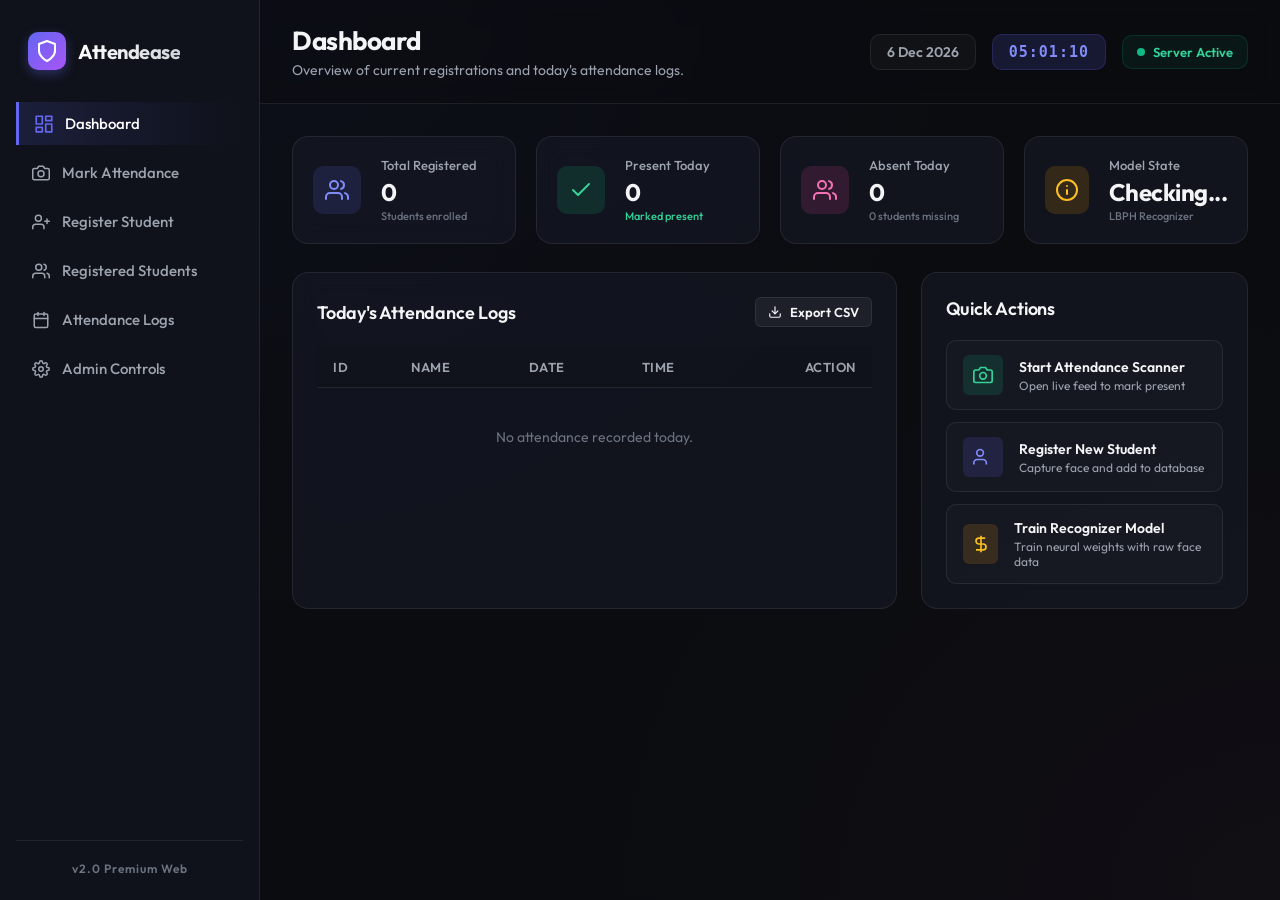
==== commit 4ac80d93: "fix: revert LBPH neighbors to 8 to avoid OOM crash, add reset system database endpoint and button" ====
--- a/index.html
+++ b/index.html
@@ -516,6 +516,29 @@
                                 </div>
                             </form>
                         </div>
+
+                        <!-- Danger Zone / Reset Card -->
+                        <div class="dashboard-panel danger-zone-panel">
+                            <div class="panel-header">
+                                <h3 style="color: var(--color-danger);">Danger Zone</h3>
+                            </div>
+                            <p class="panel-desc">Wipe all registered students, face datasets, trained models, and attendance logs. This action cannot be undone.</p>
+                            
+                            <form id="form-reset-system" onsubmit="return false;">
+                                <div class="form-group">
+                                    <label for="reset-admin-password">Confirm Admin Password</label>
+                                    <input type="password" id="reset-admin-password" placeholder="••••••••" required autocomplete="off" style="width: 100%; padding: 10px 14px; background: rgba(255,255,255,0.03); border: 1px solid var(--border-color); border-radius: var(--border-radius-md); color: var(--text-primary); margin-top: 6px;">
+                                    <small class="form-hint">Enter admin password to authorize complete database wipe.</small>
+                                </div>
+                                
+                                <div class="panel-actions" style="margin-top: 20px;">
+                                    <button type="submit" id="btn-reset-system" class="btn-danger btn-full">
+                                        <svg viewBox="0 0 24 24" width="16" height="16" stroke="currentColor" stroke-width="2" fill="none" stroke-linecap="round" stroke-linejoin="round" style="margin-right: 5px; vertical-align: middle;"><polyline points="3 6 5 6 21 6"></polyline><path d="M19 6v14a2 2 0 0 1-2 2H7a2 2 0 0 1-2-2V6m3 0V4a2 2 0 0 1 2-2h4a2 2 0 0 1 2 2v2"></path></svg>
+                                        Reset System Database
+                                    </button>
+                                </div>
+                            </form>
+                        </div>
                     </div>
                     
                     <!-- Support / Info Details -->
